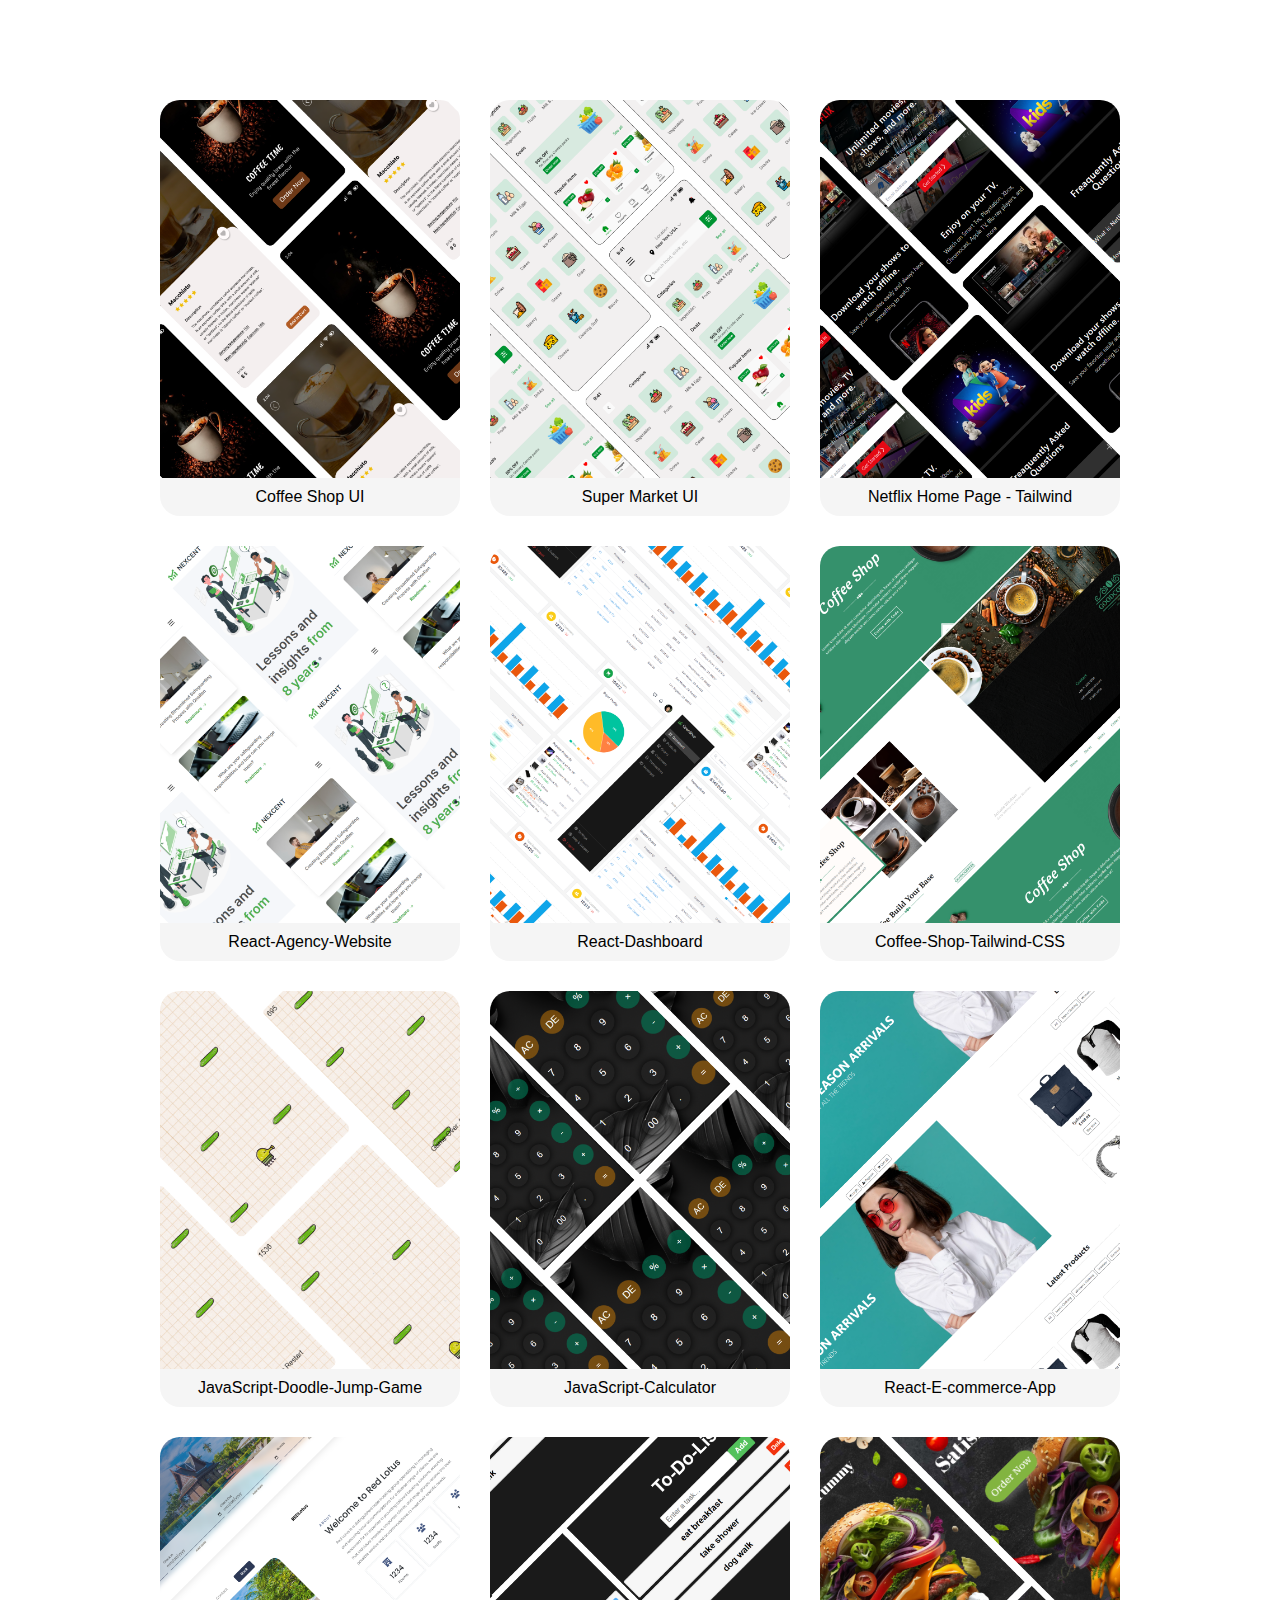
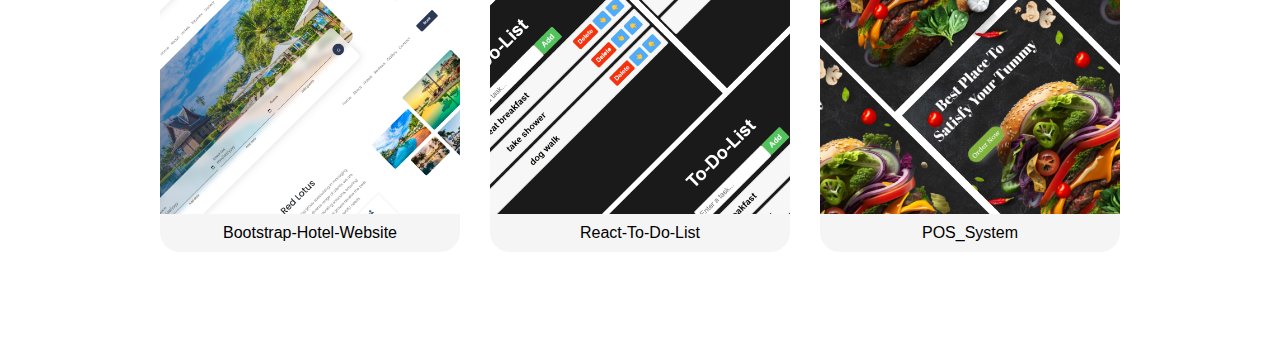
==== pages/allWork.html @ 48fc5f2e "add projects" ====
<!DOCTYPE html>
<html lang="en">
<head>
    <meta charset="UTF-8">
    <meta name="viewport" content="width=device-width, initial-scale=1.0">
    <title>Document</title>
    <link rel="stylesheet" href="./css/allWorks.css">
</head>
<body>
    <div class="allWorks">
        <div class="item-work">
            <img src="../assets/work1.png" alt="">
            <a href="https://www.figma.com/design/TAWfdxTyA7AcawmlE4F3DJ/coffee?node-id=0-1&t=wkfaPQeIY2HoioZY-1" target="_blank">Coffee Shop UI</a>
        </div>
        <div class="item-work">
            <img src="../assets/work2.png" alt="">
            <a href="https://www.figma.com/design/GfnsZhkzVtmVXprAEfBWJz/Super-Market?node-id=0-1&t=rb2TcaD2JHf812wO-1" target="_blank">Super Market UI</a>
        </div>
        <div class="item-work">
            <img src="../assets/work3.png" alt="">
            <a href="https://github.com/UchithmaSenevirathne/Tailwind-CSS-Learning/tree/main/learnings/netflix-homepage" target="_blank">Netflix Home Page - Tailwind</a>
        </div>
        <div class="item-work">
            <img src="../assets/work4.png" alt="">
            <a href="https://github.com/UchithmaSenevirathne/React-Agency-Website.git" target="_blank">React-Agency-Website</a>
        </div>
        <div class="item-work">
            <img src="../assets/work5.png" alt="">
            <a href="https://github.com/UchithmaSenevirathne/React-Dashboard.git" target="_blank">React-Dashboard</a>
        </div>
        <div class="item-work">
            <img src="../assets/work6.png" alt="">
            <a href="https://github.com/UchithmaSenevirathne/Coffee-Shop-Tailwind-CSS.git" target="_blank">Coffee-Shop-Tailwind-CSS</a>
        </div>
        <div class="item-work">
            <img src="../assets/work7.png" alt="">
            <a href="https://github.com/UchithmaSenevirathne/JavaScript-Doodle-Jump-Game.git" target="_blank">JavaScript-Doodle-Jump-Game</a>
        </div>
        <div class="item-work">
            <img src="../assets/work8.png" alt="">
            <a href="https://github.com/UchithmaSenevirathne/JavaScript-Calculator.git" target="_blank">JavaScript-Calculator</a>
        </div>
        <div class="item-work">
            <img src="../assets/work9.png" alt="">
            <a href="https://github.com/UchithmaSenevirathne/React-E-commerce-App.git" target="_blank">React-E-commerce-App</a>
        </div>
        <div class="item-work">
            <img src="../assets/work10.png" alt="">
            <a href="https://github.com/UchithmaSenevirathne/Bootstrap-Hotel-Website.git" target="_blank">Bootstrap-Hotel-Website</a>
        </div>
        <div class="item-work">
            <img src="../assets/work11.png" alt="">
            <a href="https://github.com/UchithmaSenevirathne/React-To-Do-List.git" target="_blank">React-To-Do-List</a>
        </div>
        <div class="item-work">
            <img src="../assets/work12.png" alt="">
            <a href="https://github.com/UchithmaSenevirathne/POS_System.git" target="_blank">POS_System</a>
        </div>
    </div>
</body>
</html>
---- pages/css/allWorks.css ----
* {
    margin: 0;
    padding: 0;
    box-sizing: border-box;
    font-family: "Poppins", sans-serif;
}

.allWorks {
    display: flex;
    flex-wrap: wrap;
    justify-content: center;
    gap: 30px;
    padding: 100px;
}

.item-work {
    display: flex;
    flex-direction: column;
    justify-content: center;
    width: 300px;
    align-items: center;
}

.item-work img {
    width: 100%;
    border-radius: 20px 20px 0 0;
}

.item-work a {
    text-decoration: none;
    font-size: 16px;
    font-weight: 500;
    color: black;
    background-color: whitesmoke;
    width: 100%;
    text-align: center;
    padding: 10px;
    border-radius: 0 0 20px 20px;
}
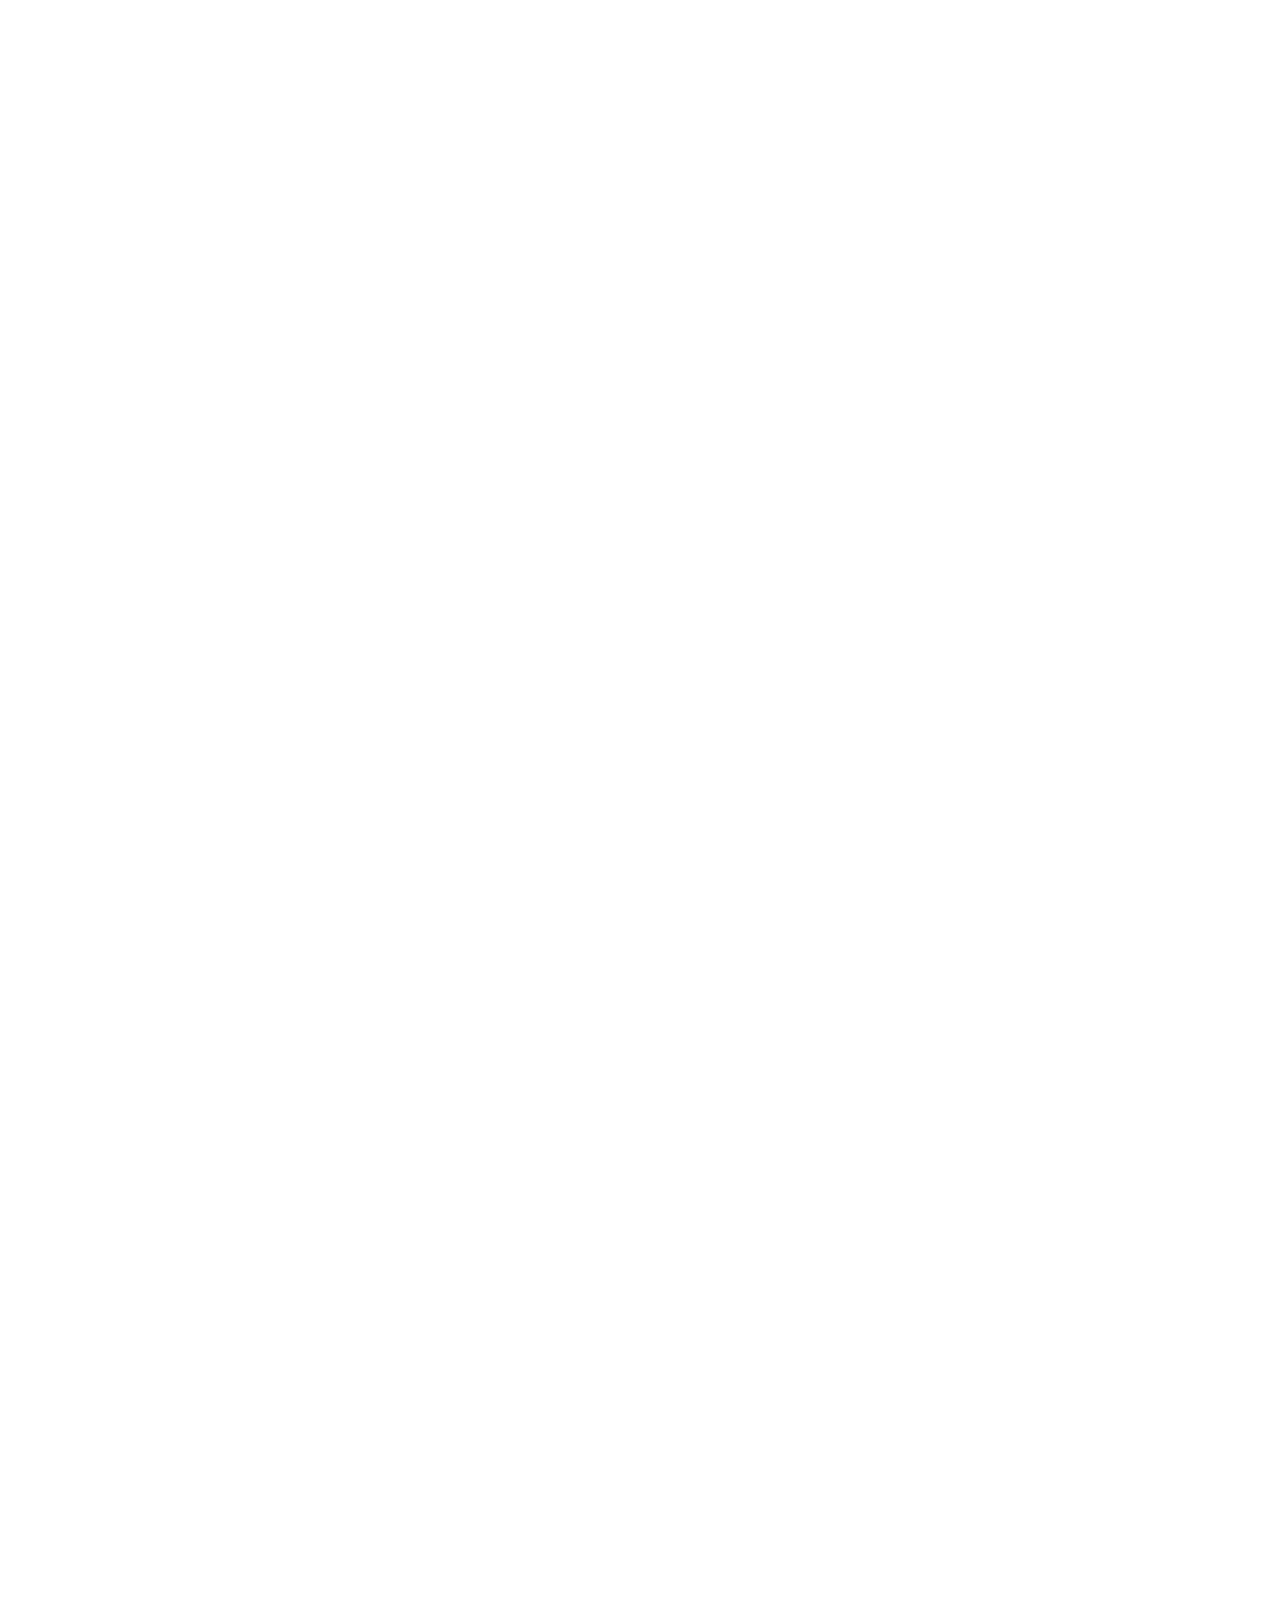
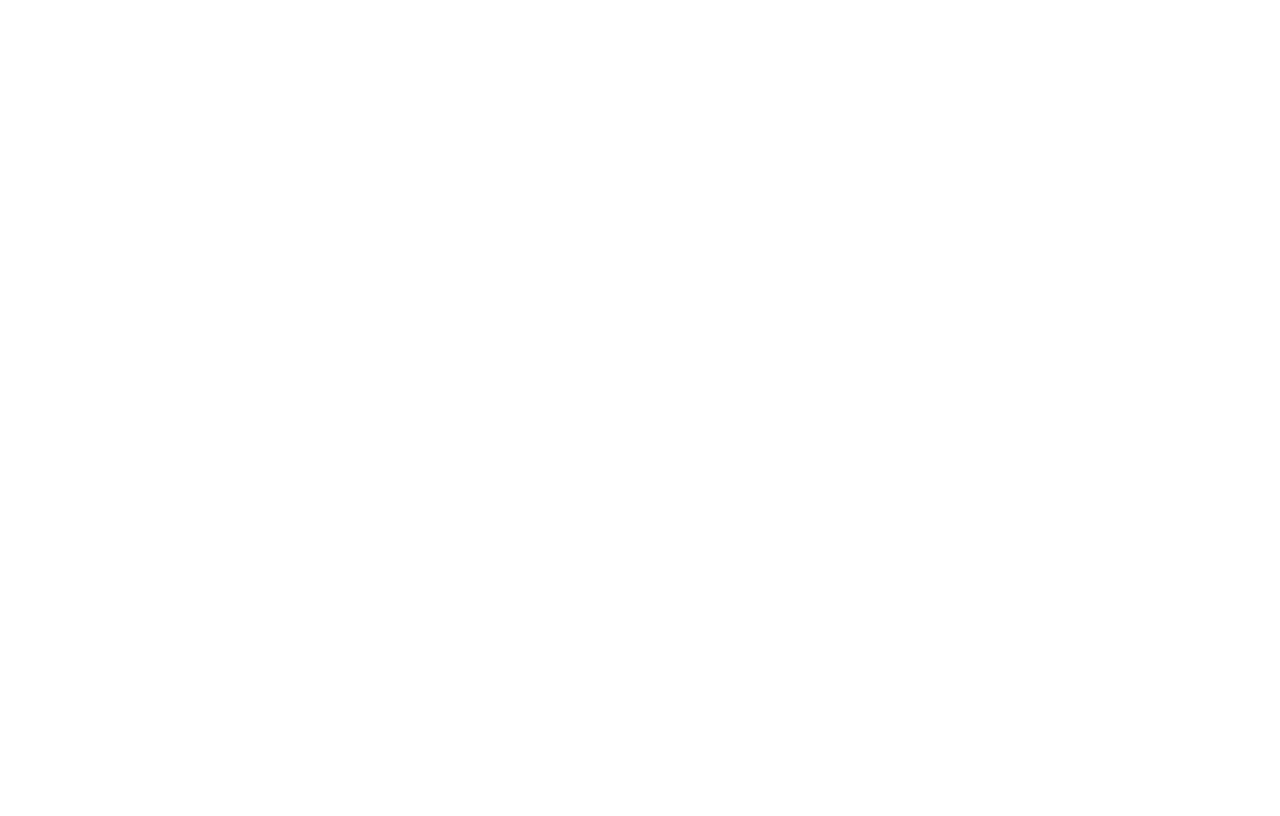
==== commit 8ba2b176: "update some" ====
--- a/pages/allWork.html
+++ b/pages/allWork.html
@@ -8,6 +8,18 @@
 </head>
 <body>
     <div class="allWorks">
+        <div class="item-work">
+            <img src="../assets/work13.png" alt="">
+            <a href="https://github.com/UchithmaSenevirathne/POS-App-Spring-Boot-and-React.git" target="_blank">Foodie Restuarant SpringBoot React Frontent</a>
+        </div>
+        <div class="item-work">
+            <img src="../assets/work13.png" alt="">
+            <a href="https://github.com/UchithmaSenevirathne/POS-App-SpringBoot-and-React_Backend.git" target="_blank">Foodie Restuarant SpringBoot React Backend</a>
+        </div>
+        <div class="item-work">
+            <img src="../assets/work14.png" alt="">
+            <a href="https://github.com/UchithmaSenevirathne/Crop-Monitoring-System-Full-Satck.git" target="_blank">Foodie Restuarant SpringBoot React Backend</a>
+        </div>
         <div class="item-work">
             <img src="../assets/work1.png" alt="">
             <a href="https://www.figma.com/design/TAWfdxTyA7AcawmlE4F3DJ/coffee?node-id=0-1&t=wkfaPQeIY2HoioZY-1" target="_blank">Coffee Shop UI</a>
--- a/pages/css/allWorks.css
+++ b/pages/css/allWorks.css
@@ -19,6 +19,68 @@
     justify-content: center;
     width: 300px;
     align-items: center;
+    opacity: 0;
+    animation: fadeIn 1s ease forwards;
+    animation-delay: calc(var(--animation-order) * 0.2s);
+}
+
+@keyframes fadeIn {
+    from {
+        opacity: 0;
+        transform: translateY(20px);
+    }
+    to {
+        opacity: 1;
+        transform: translateY(0);
+    }
+}
+
+.allWorks .item-work:nth-child(1) {
+    --animation-order: 1;
+}
+
+.allWorks .item-work:nth-child(2) {
+    --animation-order: 2;
+}
+
+.allWorks .item-work:nth-child(3) {
+    --animation-order: 3;
+}
+
+.allWorks .item-work:nth-child(4) {
+    --animation-order: 4;
+}
+
+.allWorks .item-work:nth-child(5) {
+    --animation-order: 5;
+}
+
+.allWorks .item-work:nth-child(6) {
+    --animation-order: 6;
+}
+
+.allWorks .item-work:nth-child(7) {
+    --animation-order: 7;
+}
+
+.allWorks .item-work:nth-child(8) {
+    --animation-order: 8;
+}
+
+.allWorks .item-work:nth-child(9) {
+    --animation-order: 9;
+}
+
+.allWorks .item-work:nth-child(10) {
+    --animation-order: 10;
+}
+
+.allWorks .item-work:nth-child(11) {
+    --animation-order: 11;
+}
+
+.allWorks .item-work:nth-child(12) {
+    --animation-order: 12;
 }
 
 .item-work img {
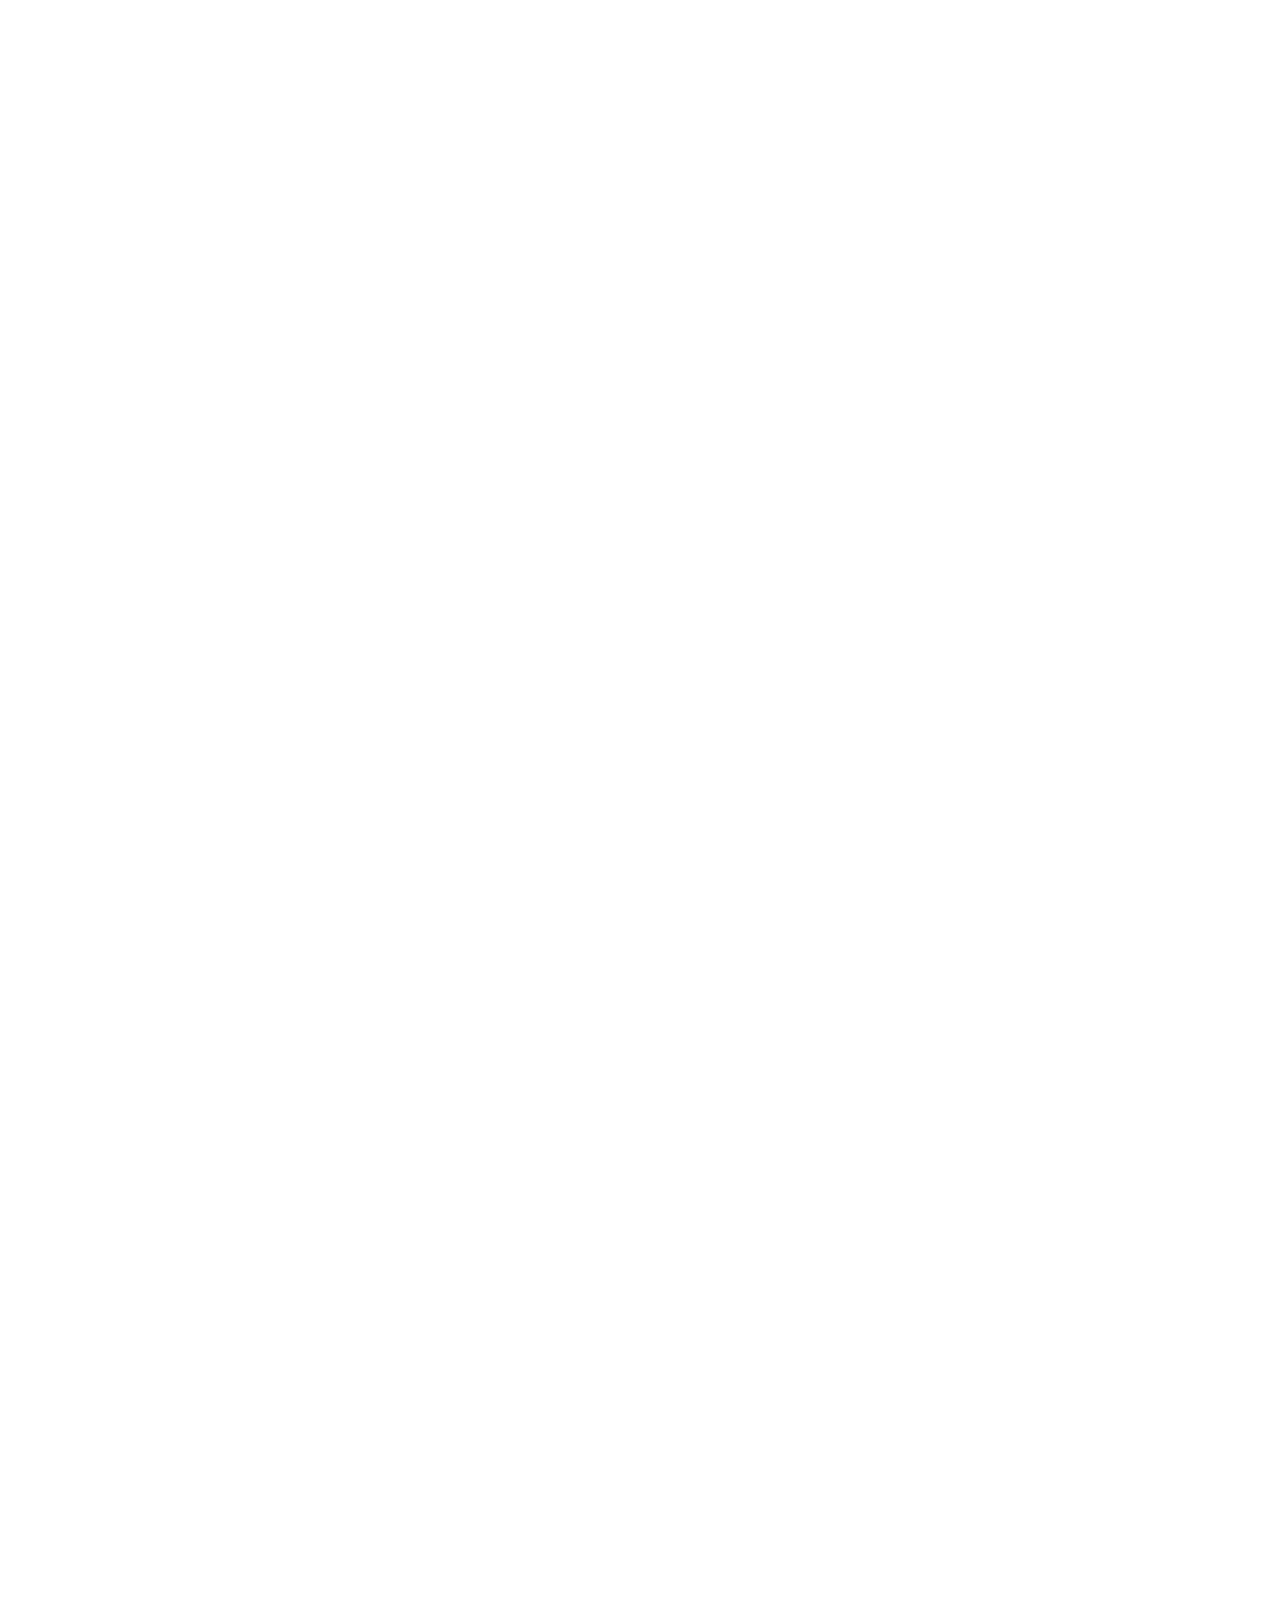
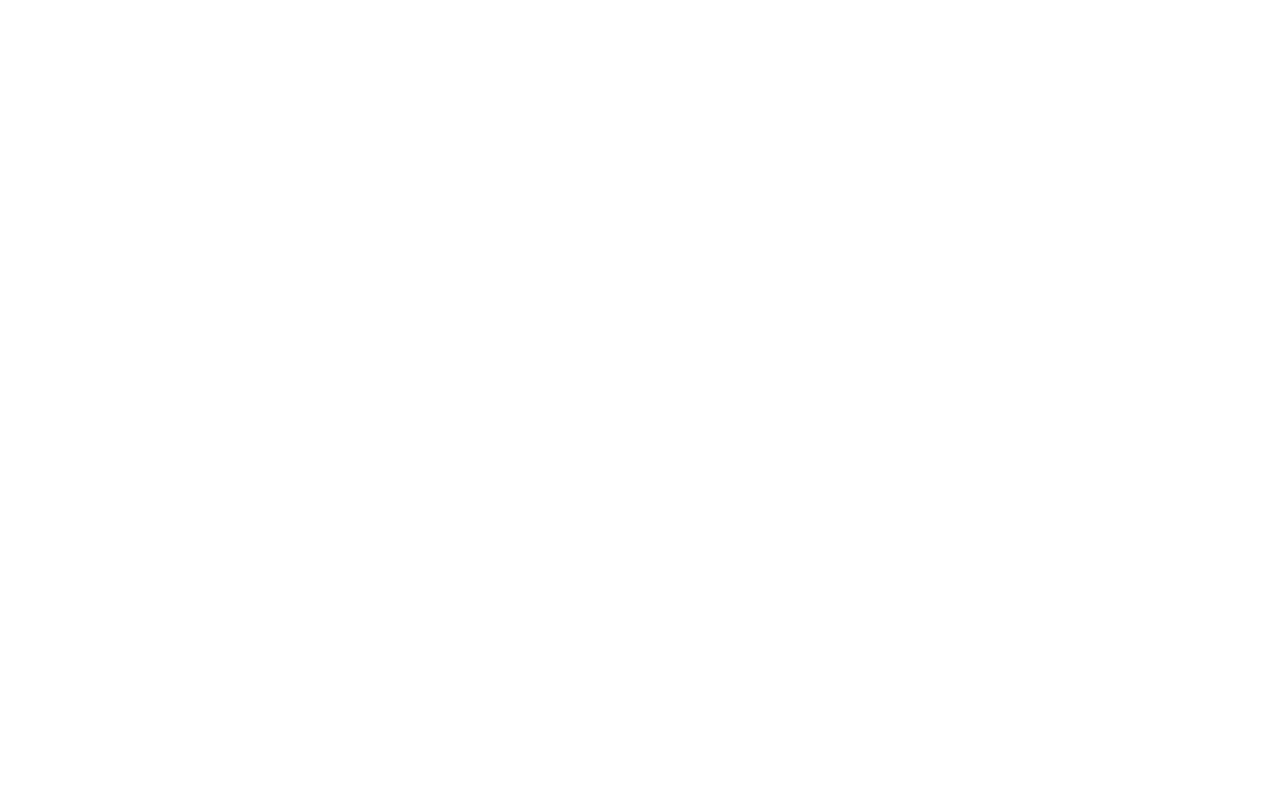
==== commit 425fc27b: "Update allWork.html" ====
--- a/pages/allWork.html
+++ b/pages/allWork.html
@@ -10,15 +10,11 @@
     <div class="allWorks">
         <div class="item-work">
             <img src="../assets/work13.png" alt="">
-            <a href="https://github.com/UchithmaSenevirathne/POS-App-Spring-Boot-and-React.git" target="_blank">Foodie Restuarant SpringBoot React Frontent</a>
-        </div>
-        <div class="item-work">
-            <img src="../assets/work13.png" alt="">
-            <a href="https://github.com/UchithmaSenevirathne/POS-App-SpringBoot-and-React_Backend.git" target="_blank">Foodie Restuarant SpringBoot React Backend</a>
+            <a href="https://github.com/UchithmaSenevirathne/POS-App-Spring-Boot-and-React.git" target="_blank">Foodie Restuarant SpringBoot React</a>
         </div>
         <div class="item-work">
             <img src="../assets/work14.png" alt="">
-            <a href="https://github.com/UchithmaSenevirathne/Crop-Monitoring-System-Full-Satck.git" target="_blank">Foodie Restuarant SpringBoot React Backend</a>
+            <a href="https://github.com/UchithmaSenevirathne/Crop-Monitoring-System-Full-Satck.git" target="_blank">Crop-Monitoring-System-Full-Satck.</a>
         </div>
         <div class="item-work">
             <img src="../assets/work1.png" alt="">
@@ -70,4 +66,4 @@
         </div>
     </div>
 </body>
-</html>+</html>
